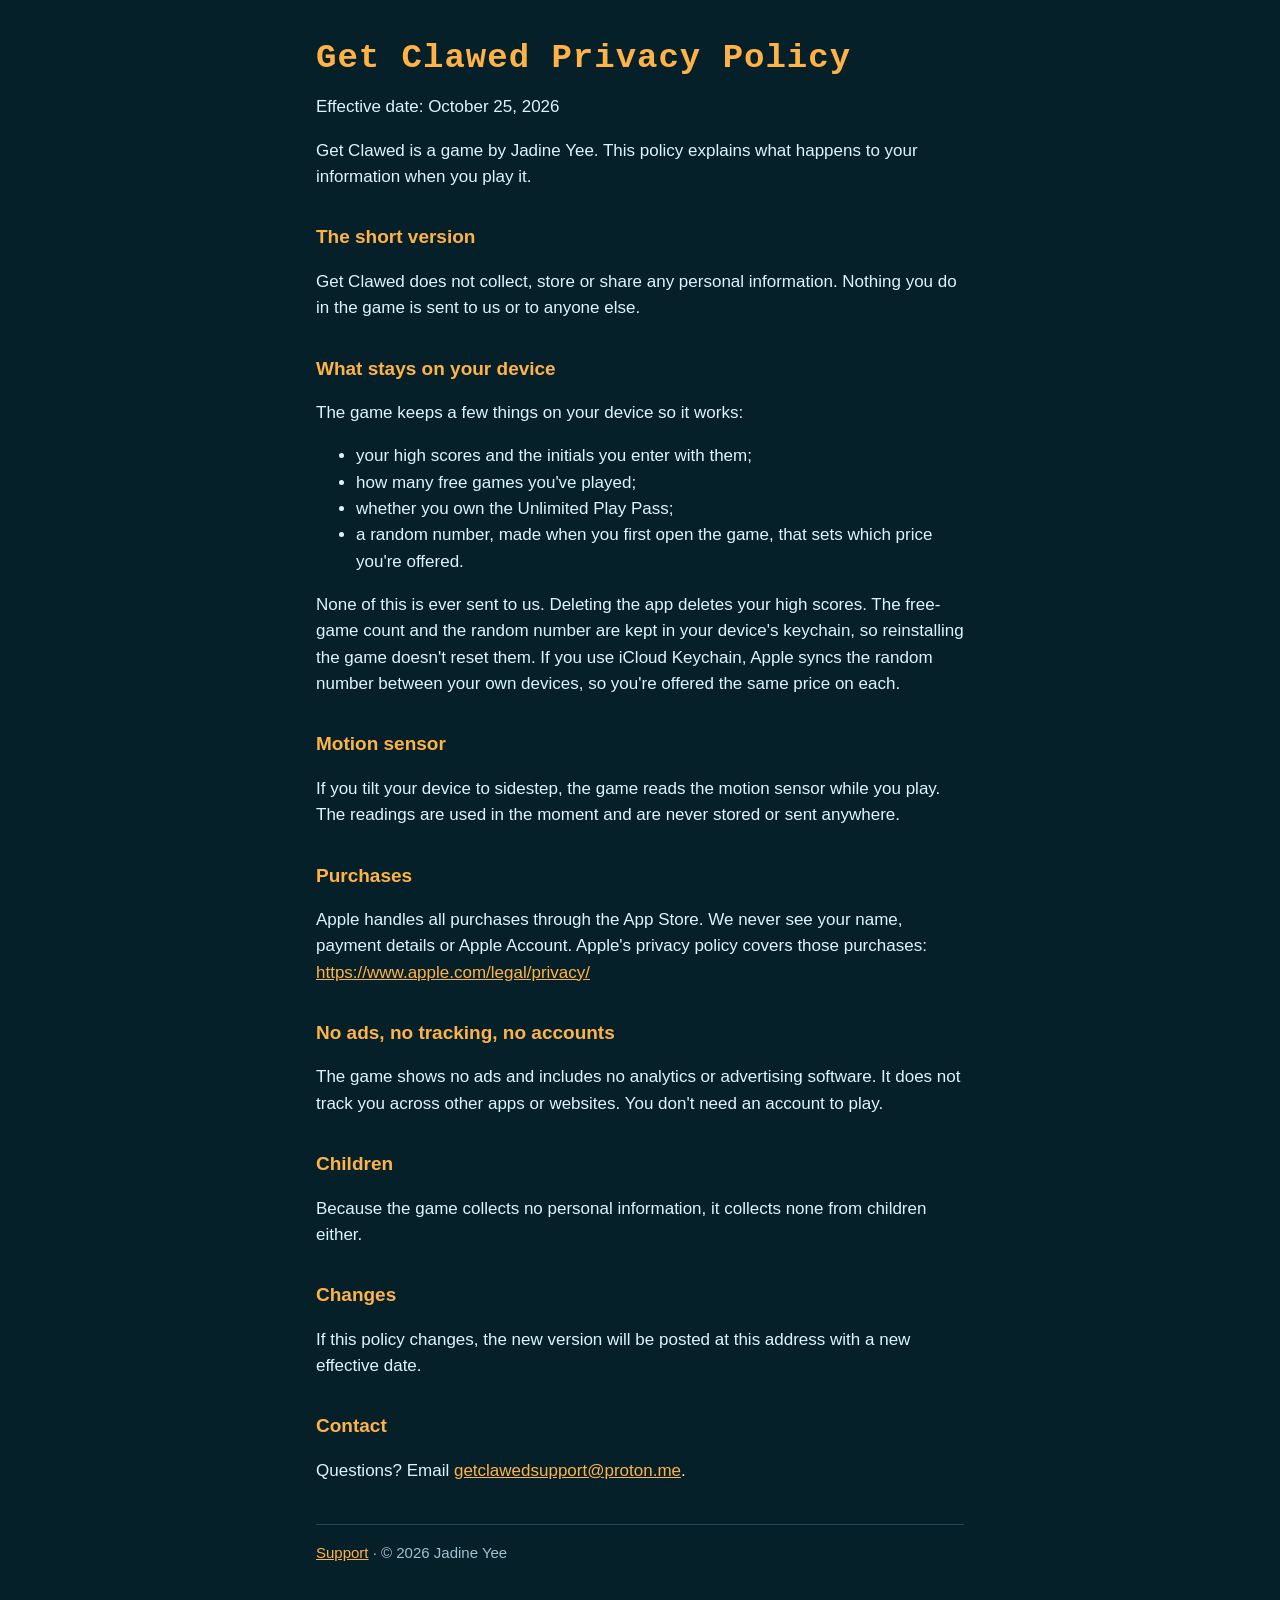
==== privacy.html @ 2826b20d "Get Clawed support page and privacy policy" ====
<!doctype html>
<html lang="en">
<head>
<meta charset="utf-8">
<meta name="viewport" content="width=device-width, initial-scale=1">
<title>Get Clawed Privacy Policy</title>
<link rel="stylesheet" href="style.css">
</head>
<body>
<main>
<h1>Get Clawed Privacy Policy</h1>
<p>Effective date: October 25, 2026</p>
<p>Get Clawed is a game by Jadine Yee. This policy explains what happens to your information when you play it.</p>
<h2>The short version</h2>
<p>Get Clawed does not collect, store or share any personal information. Nothing you do in the game is sent to us or to anyone else.</p>
<h2>What stays on your device</h2>
<p>The game keeps a few things on your device so it works:</p>
<ul>
<li>your high scores and the initials you enter with them;</li>
<li>how many free games you&#x27;ve played;</li>
<li>whether you own the Unlimited Play Pass;</li>
<li>a random number, made when you first open the game, that sets which price you&#x27;re offered.</li>
</ul>
<p>None of this is ever sent to us. Deleting the app deletes your high scores. The free-game count and the random number are kept in your device&#x27;s keychain, so reinstalling the game doesn&#x27;t reset them. If you use iCloud Keychain, Apple syncs the random number between your own devices, so you&#x27;re offered the same price on each.</p>
<h2>Motion sensor</h2>
<p>If you tilt your device to sidestep, the game reads the motion sensor while you play. The readings are used in the moment and are never stored or sent anywhere.</p>
<h2>Purchases</h2>
<p>Apple handles all purchases through the App Store. We never see your name, payment details or Apple Account. Apple&#x27;s privacy policy covers those purchases: <a href="https://www.apple.com/legal/privacy/">https://www.apple.com/legal/privacy/</a></p>
<h2>No ads, no tracking, no accounts</h2>
<p>The game shows no ads and includes no analytics or advertising software. It does not track you across other apps or websites. You don&#x27;t need an account to play.</p>
<h2>Children</h2>
<p>Because the game collects no personal information, it collects none from children either.</p>
<h2>Changes</h2>
<p>If this policy changes, the new version will be posted at this address with a new effective date.</p>
<h2>Contact</h2>
<p>Questions? Email <a href="mailto:getclawedsupport@proton.me">getclawedsupport@proton.me</a>.</p>
<nav><a href="index.html">Support</a> · © 2026 Jadine Yee</nav>
</main>
</body>
</html>
---- style.css ----
:root { --bg: #062029; --panel: #0b2f3a; --ink: #dbf5ff; --muted: #9cc3cf; --amber: #ffb347; }
* { box-sizing: border-box; }
body { margin: 0; background: var(--bg); color: var(--ink); font: 17px/1.55 -apple-system, BlinkMacSystemFont, "Segoe UI", Roboto, sans-serif; }
main { max-width: 680px; margin: 0 auto; padding: 40px 16px 64px; }
h1 { color: var(--amber); font: 800 34px/1.1 ui-monospace, Menlo, monospace; letter-spacing: 1px; margin: 0 0 8px; }
h2 { color: var(--amber); font-size: 19px; margin: 32px 0 6px; }
p, li { color: var(--ink); }
.lead { color: var(--muted); margin-top: 0; }
a { color: var(--amber); }
nav { margin-top: 40px; padding-top: 16px; border-top: 1px solid #1d4957; color: var(--muted); font-size: 15px; }
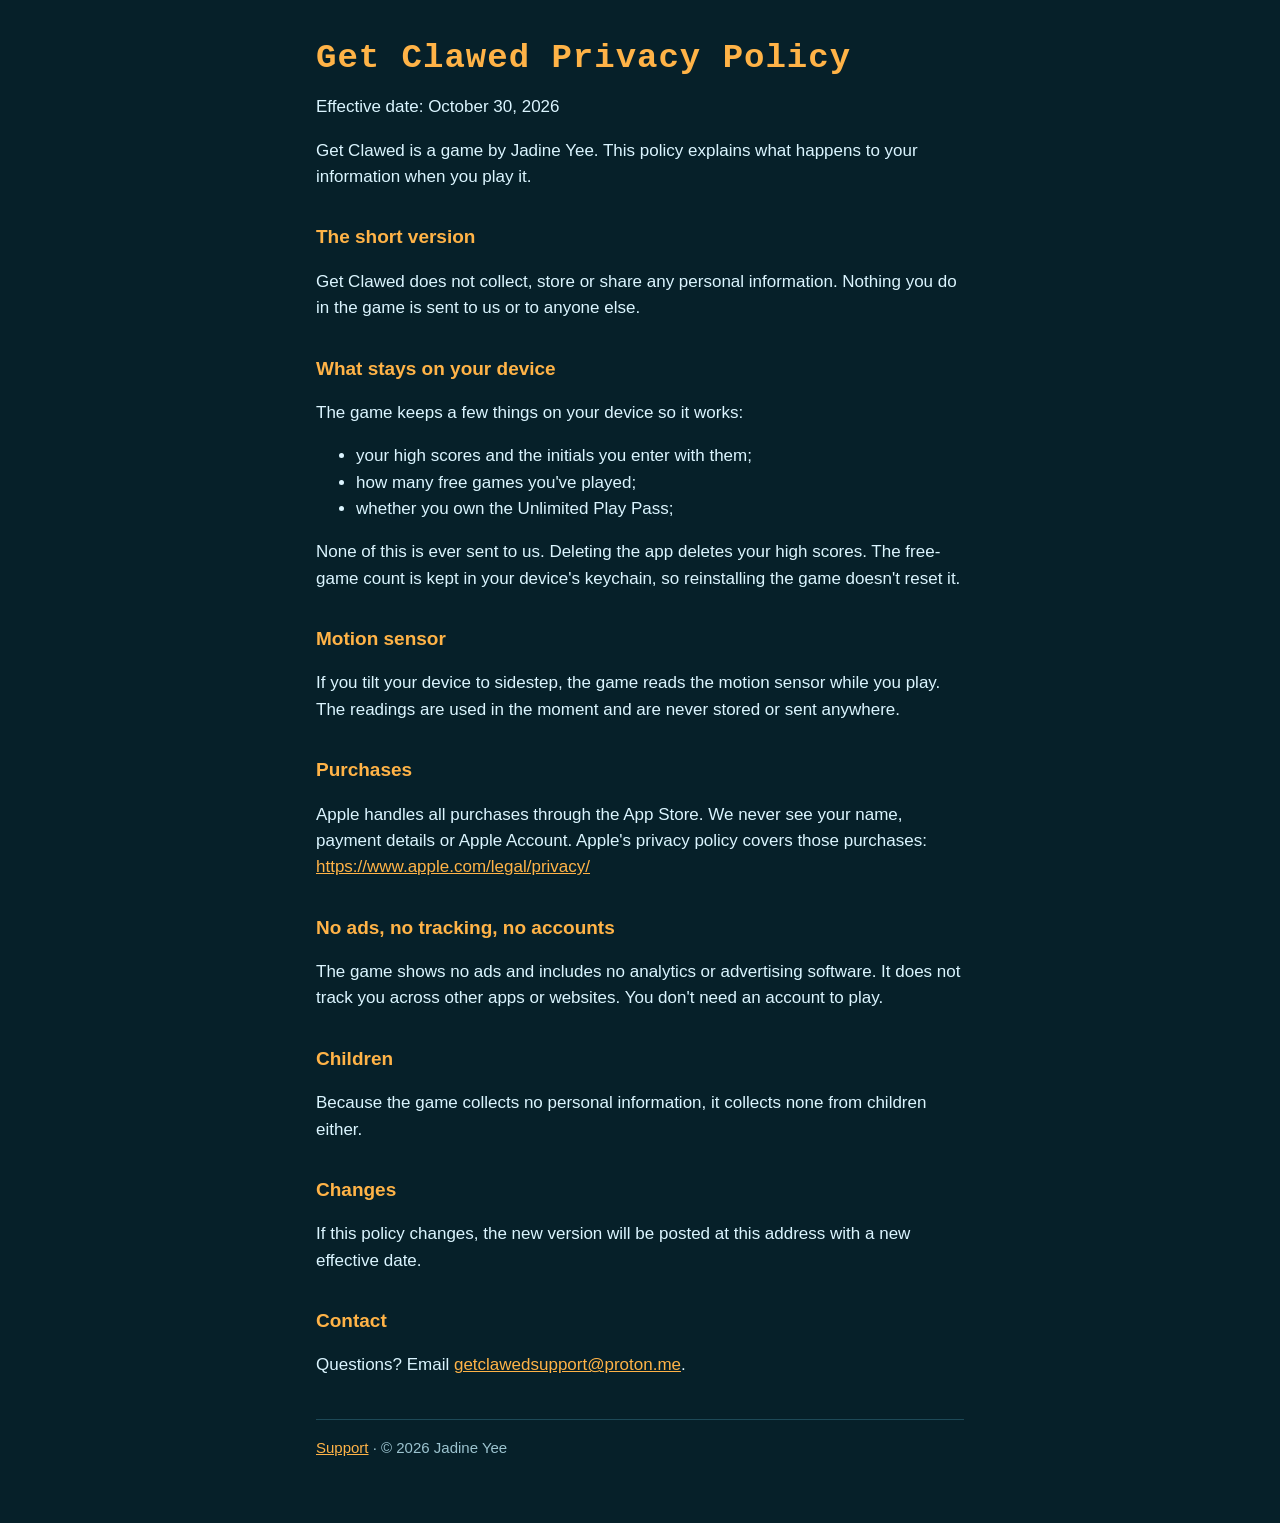
==== commit 1c4b160b: "Privacy policy: no price-test number" ====
--- a/privacy.html
+++ b/privacy.html
@@ -9,7 +9,7 @@
 <body>
 <main>
 <h1>Get Clawed Privacy Policy</h1>
-<p>Effective date: October 25, 2026</p>
+<p>Effective date: October 30, 2026</p>
 <p>Get Clawed is a game by Jadine Yee. This policy explains what happens to your information when you play it.</p>
 <h2>The short version</h2>
 <p>Get Clawed does not collect, store or share any personal information. Nothing you do in the game is sent to us or to anyone else.</p>
@@ -19,9 +19,8 @@
 <li>your high scores and the initials you enter with them;</li>
 <li>how many free games you&#x27;ve played;</li>
 <li>whether you own the Unlimited Play Pass;</li>
-<li>a random number, made when you first open the game, that sets which price you&#x27;re offered.</li>
 </ul>
-<p>None of this is ever sent to us. Deleting the app deletes your high scores. The free-game count and the random number are kept in your device&#x27;s keychain, so reinstalling the game doesn&#x27;t reset them. If you use iCloud Keychain, Apple syncs the random number between your own devices, so you&#x27;re offered the same price on each.</p>
+<p>None of this is ever sent to us. Deleting the app deletes your high scores. The free-game count is kept in your device&#x27;s keychain, so reinstalling the game doesn&#x27;t reset it.</p>
 <h2>Motion sensor</h2>
 <p>If you tilt your device to sidestep, the game reads the motion sensor while you play. The readings are used in the moment and are never stored or sent anywhere.</p>
 <h2>Purchases</h2>
